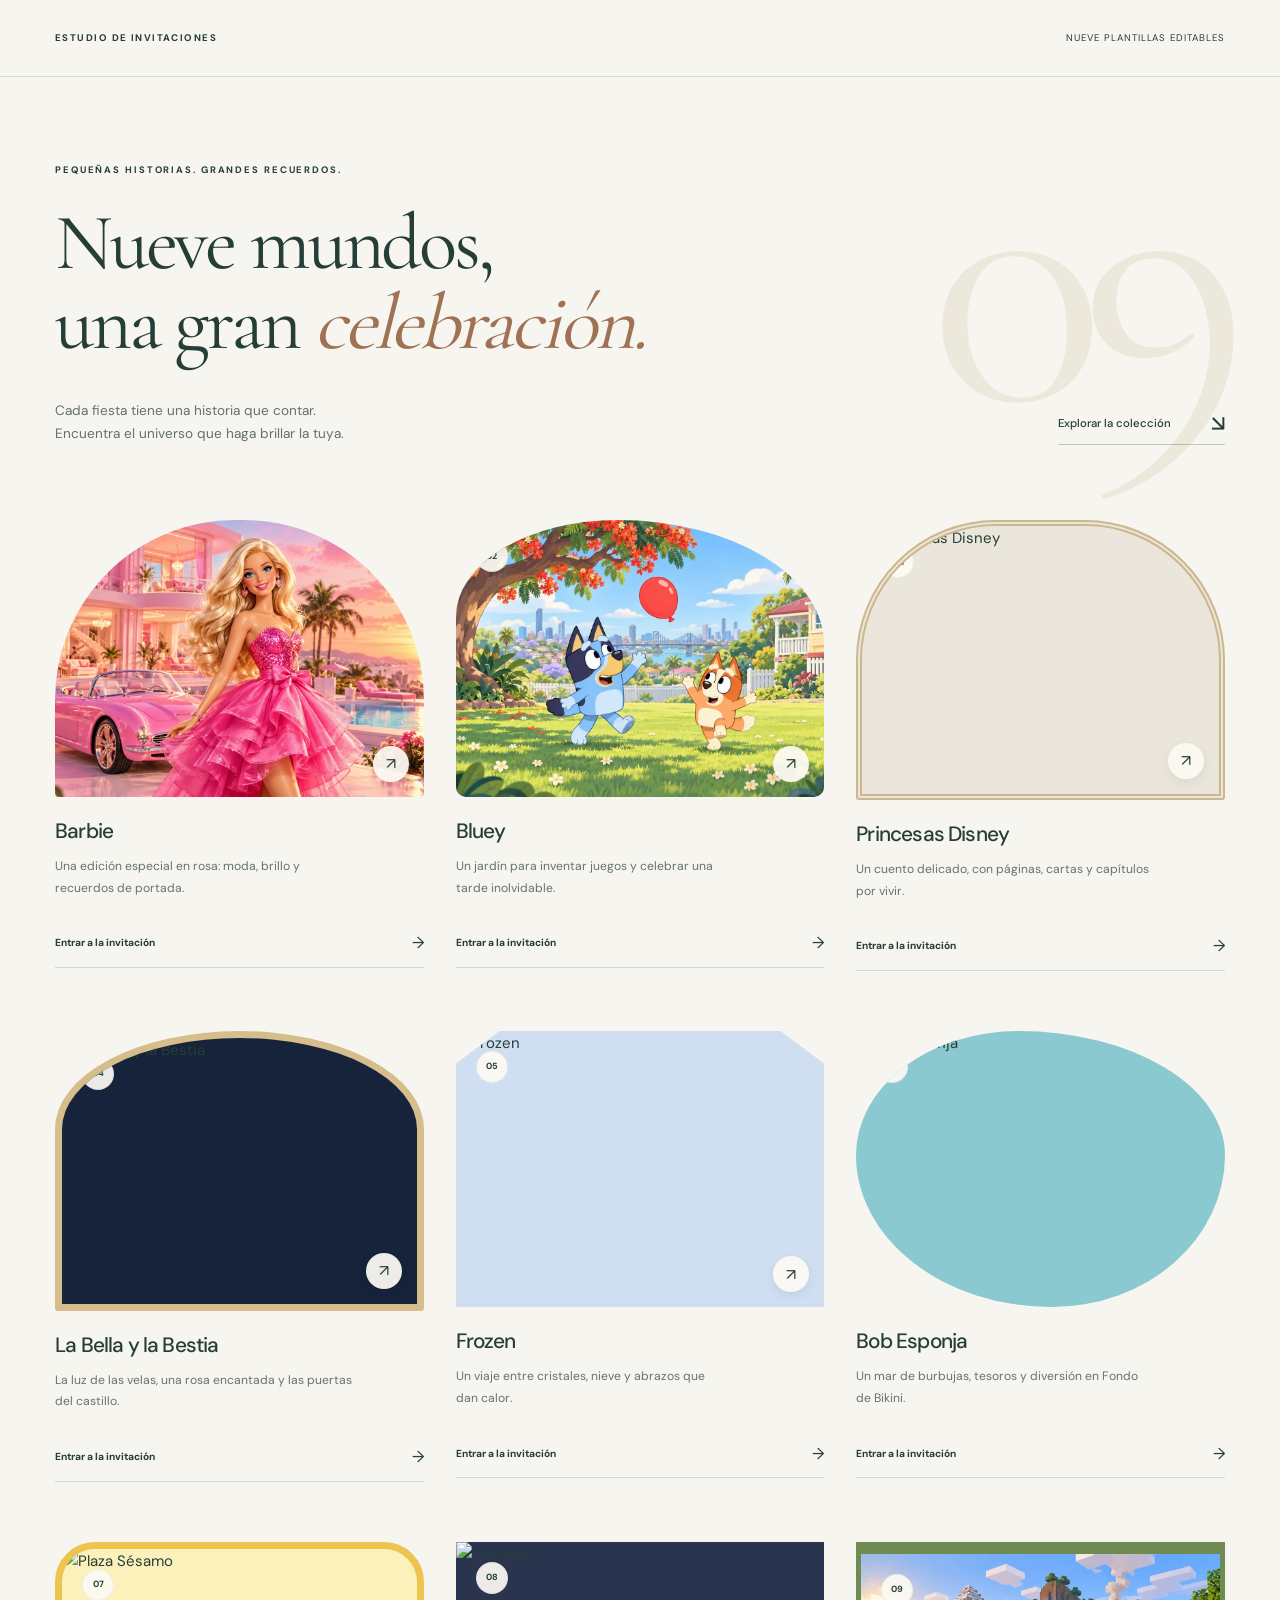
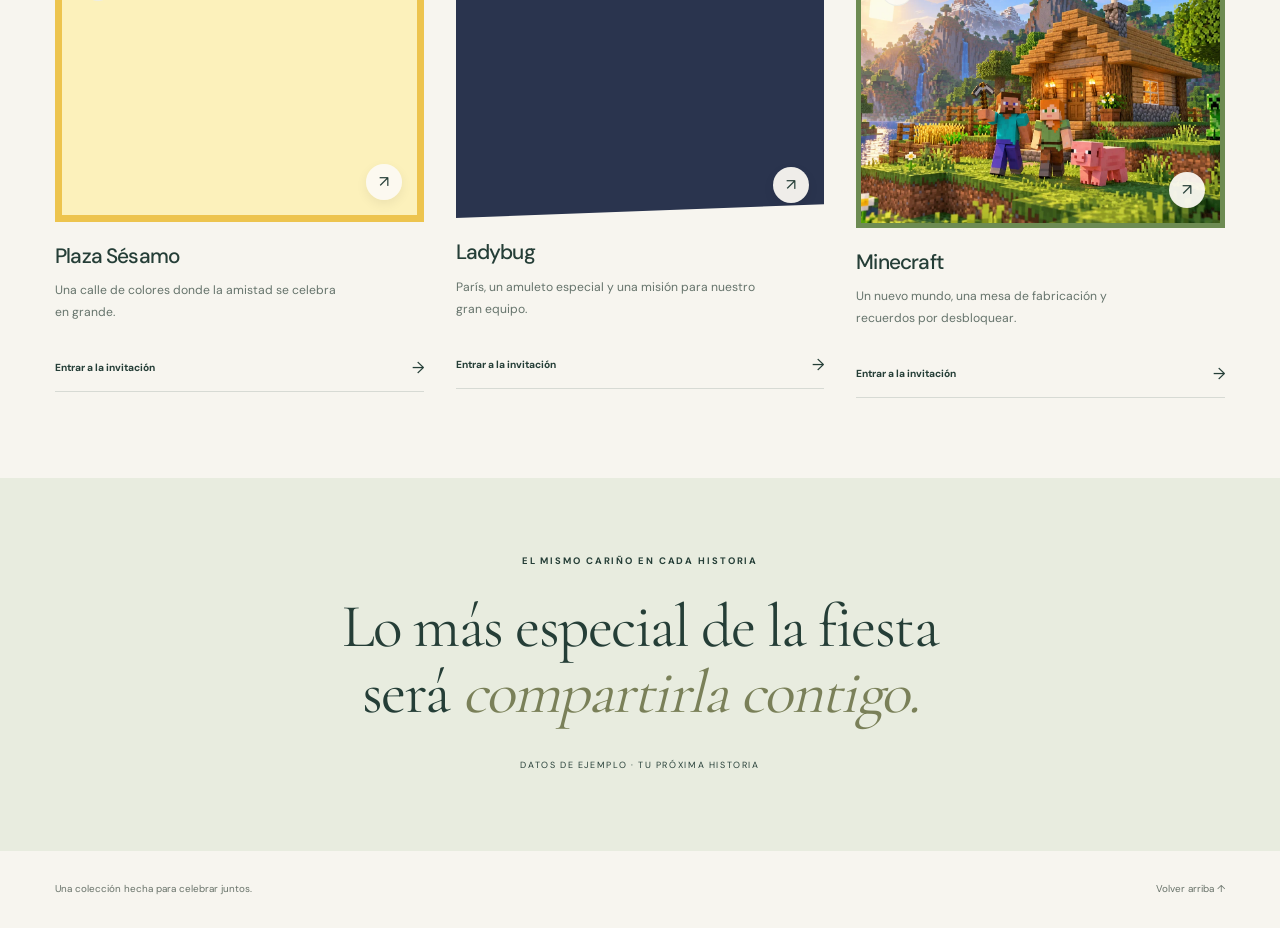
==== plantillas/index.html @ 4070c6df "Añade nueve plantillas temáticas editables con datos ficticios e imágenes genéricas" ====
<!doctype html><html lang="es-MX"><head><meta charset="utf-8"><meta name="viewport" content="width=device-width,initial-scale=1"><meta name="theme-color" content="#f7f5ef"><meta name="description" content="Nueve invitaciones de cumpleaños, nueve mundos para celebrar."><title>Nueve mundos para celebrar · Invitaciones</title><link rel="stylesheet" href="catalogo.css?v=2"></head><body><a class="skip" href="#coleccion">Ver la colección</a><header class="catalog-nav"><a href="index.html">ESTUDIO DE INVITACIONES</a><span>NUEVE PLANTILLAS EDITABLES</span></header><main><section class="catalog-intro"><p class="eyebrow">PEQUEÑAS HISTORIAS. GRANDES RECUERDOS.</p><h1>Nueve mundos,<br>una gran <em>celebración.</em></h1><div><p>Cada fiesta tiene una historia que contar.<br>Encuentra el universo que haga brillar la tuya.</p><a class="jump" href="#coleccion">Explorar la colección <span aria-hidden="true">↘</span></a></div><span class="collection-count" aria-hidden="true">09</span></section><section class="collection" id="coleccion" aria-label="Colección de invitaciones"><a class="catalog-card card-barbie" href="barbie/index.html"><div class="card-art"><img src="barbie/assets/hero-v1.webp" alt="Barbie" width="720" height="450" loading="eager" decoding="async"><span class="card-no">01</span><span class="card-open" aria-hidden="true">↗</span></div><div class="card-copy"><h2>Barbie</h2><p>Una edición especial en rosa: moda, brillo y recuerdos de portada.</p><span class="card-link">Entrar a la invitación <span aria-hidden="true">→</span></span></div></a><a class="catalog-card card-bluey" href="bluey/index.html"><div class="card-art"><img src="bluey/assets/hero-v1.webp" alt="Bluey" width="720" height="450" loading="eager" decoding="async"><span class="card-no">02</span><span class="card-open" aria-hidden="true">↗</span></div><div class="card-copy"><h2>Bluey</h2><p>Un jardín para inventar juegos y celebrar una tarde inolvidable.</p><span class="card-link">Entrar a la invitación <span aria-hidden="true">→</span></span></div></a><a class="catalog-card card-princesas" href="princesas/index.html"><div class="card-art"><img src="https://lumiere-a.akamaihd.net/v1/images/hb_disneyprincess_createyourworldcampaignportal_3497_v2_c34b141e.jpeg?region=0%2C0%2C2048%2C878&amp;width=1536" alt="Princesas Disney" width="720" height="450" loading="lazy" decoding="async"><span class="card-no">03</span><span class="card-open" aria-hidden="true">↗</span></div><div class="card-copy"><h2>Princesas Disney</h2><p>Un cuento delicado, con páginas, cartas y capítulos por vivir.</p><span class="card-link">Entrar a la invitación <span aria-hidden="true">→</span></span></div></a><a class="catalog-card card-bella-bestia" href="bella-bestia/index.html"><div class="card-art"><img src="https://lumiere-a.akamaihd.net/v1/images/gallery_princess_belle_3_df0e9c1d_e423919b.jpeg?region=3%2C0%2C2175%2C1223" alt="La Bella y la Bestia" width="720" height="450" loading="lazy" decoding="async"><span class="card-no">04</span><span class="card-open" aria-hidden="true">↗</span></div><div class="card-copy"><h2>La Bella y la Bestia</h2><p>La luz de las velas, una rosa encantada y las puertas del castillo.</p><span class="card-link">Entrar a la invitación <span aria-hidden="true">→</span></span></div></a><a class="catalog-card card-frozen" href="frozen/index.html"><div class="card-art"><img src="https://lumiere-a.akamaihd.net/v1/images/pp_frozen_herobanner_20501_185ef872.jpeg?region=0%2C0%2C2048%2C878" alt="Frozen" width="720" height="450" loading="lazy" decoding="async"><span class="card-no">05</span><span class="card-open" aria-hidden="true">↗</span></div><div class="card-copy"><h2>Frozen</h2><p>Un viaje entre cristales, nieve y abrazos que dan calor.</p><span class="card-link">Entrar a la invitación <span aria-hidden="true">→</span></span></div></a><a class="catalog-card card-bob-esponja" href="bob-esponja/index.html"><div class="card-art"><img src="https://m.media-amazon.com/images/S/pv-target-images/588e6ca0c518b01ef860a633da83d088904c1c529835c95d9853e29b54f26008.jpg" alt="Bob Esponja" width="720" height="450" loading="lazy" decoding="async"><span class="card-no">06</span><span class="card-open" aria-hidden="true">↗</span></div><div class="card-copy"><h2>Bob Esponja</h2><p>Un mar de burbujas, tesoros y diversión en Fondo de Bikini.</p><span class="card-link">Entrar a la invitación <span aria-hidden="true">→</span></span></div></a><a class="catalog-card card-plaza-sesamo" href="plaza-sesamo/index.html"><div class="card-art"><img src="https://sesameworkshop.org/wp-content/uploads/2023/03/SesameStreetShow_small-376x282.png?theia_smart_thumbnails_file_version=2" alt="Plaza Sésamo" width="720" height="450" loading="lazy" decoding="async"><span class="card-no">07</span><span class="card-open" aria-hidden="true">↗</span></div><div class="card-copy"><h2>Plaza Sésamo</h2><p>Una calle de colores donde la amistad se celebra en grande.</p><span class="card-link">Entrar a la invitación <span aria-hidden="true">→</span></span></div></a><a class="catalog-card card-ladybug" href="ladybug/index.html"><div class="card-art"><img src="https://miraculous.com/wp-content/uploads/2024/07/HOME_Movie-Chara-solo-1024x491.webp" alt="Ladybug" width="720" height="450" loading="lazy" decoding="async"><span class="card-no">08</span><span class="card-open" aria-hidden="true">↗</span></div><div class="card-copy"><h2>Ladybug</h2><p>París, un amuleto especial y una misión para nuestro gran equipo.</p><span class="card-link">Entrar a la invitación <span aria-hidden="true">→</span></span></div></a><a class="catalog-card card-minecraft" href="minecraft/index.html"><div class="card-art"><img src="minecraft/assets/hero-v1.webp" alt="Minecraft" width="720" height="450" loading="lazy" decoding="async"><span class="card-no">09</span><span class="card-open" aria-hidden="true">↗</span></div><div class="card-copy"><h2>Minecraft</h2><p>Un nuevo mundo, una mesa de fabricación y recuerdos por desbloquear.</p><span class="card-link">Entrar a la invitación <span aria-hidden="true">→</span></span></div></a></section><section class="catalog-closing"><p class="eyebrow">EL MISMO CARIÑO EN CADA HISTORIA</p><p>Lo más especial de la fiesta<br>será <em>compartirla contigo.</em></p><span>DATOS DE EJEMPLO · TU PRÓXIMA HISTORIA</span></section></main><footer><span>Una colección hecha para celebrar juntos.</span><a href="#top" onclick="window.scrollTo({top:0,behavior:window.matchMedia('(prefers-reduced-motion:reduce)').matches?'auto':'smooth'});return false">Volver arriba ↑</a></footer></body></html>
---- plantillas/catalogo.css ----
@font-face{font-family:DM Sans;src:url(barbie/assets/sans-400.ttf);font-weight:400;font-display:swap}@font-face{font-family:DM Sans;src:url(barbie/assets/sans-500.ttf);font-weight:500;font-display:swap}@font-face{font-family:DM Sans;src:url(barbie/assets/sans-700.ttf);font-weight:700;font-display:swap}@font-face{font-family:Editorial;src:url(princesas/assets/display.ttf);font-display:swap}
*{box-sizing:border-box}html{scroll-behavior:smooth;scroll-padding-top:35px}body{margin:0;color:#253e37;background:#f7f5ef;font:400 15px/1.7 "DM Sans",sans-serif;-webkit-font-smoothing:antialiased}a{color:inherit;text-underline-offset:4px}a:focus-visible{outline:3px solid #8d5a3e;outline-offset:7px}img{display:block;width:100%;max-width:100%;height:auto}h1,h2,p{margin:0}button,a{-webkit-tap-highlight-color:transparent}p{text-wrap:pretty}.skip{position:absolute;left:20px;top:10px;transform:translateY(-150%);background:#253e37;color:#fff;padding:10px;z-index:10}.skip:focus{transform:none}.catalog-nav{max-width:1380px;margin:auto;padding:30px 55px;display:flex;justify-content:space-between;align-items:center;border-bottom:1px solid #253e3725;font-size:.6rem;font-weight:700;letter-spacing:.15em}.catalog-nav a{text-decoration:none}.catalog-nav>span{font-weight:400;letter-spacing:.1em}.catalog-intro{padding:85px 55px 75px;position:relative;max-width:1380px;margin:auto;overflow:hidden}.eyebrow{font-size:.59rem;font-weight:700;letter-spacing:.2em;line-height:1.7}.catalog-intro h1{font:400 clamp(3.4rem,6.2vw,6.8rem)/1 Editorial,Georgia,serif;letter-spacing:-.04em;margin:26px 0 36px;position:relative;z-index:1}.catalog-intro h1 em{color:#9f7254;font-weight:400}.catalog-intro>div{display:flex;justify-content:space-between;gap:30px;align-items:flex-end;position:relative;z-index:1}.catalog-intro>div>p{font-size:.85rem;color:#63716a}.jump{font-size:.71rem;text-decoration:none;border-bottom:1px solid #253e3740;padding-bottom:9px;display:flex;gap:40px;align-items:center;font-weight:500}.jump span{font-size:1.4rem;line-height:1}.collection-count{position:absolute;right:55px;top:20px;font:400 23rem/1 Editorial,Georgia,serif;letter-spacing:-.07em;color:#ede8dc;z-index:0}.collection{max-width:1380px;padding:0 55px 80px;margin:auto;display:grid;grid-template-columns:repeat(3,minmax(0,1fr));gap:60px 32px}.catalog-card{text-decoration:none;min-width:0;display:flex;flex-direction:column}.card-art{position:relative;isolation:isolate;background:#ebe6db;overflow:hidden;border-radius:180px 180px 4px 4px}.card-art img{aspect-ratio:4/3;object-fit:cover;transition:transform .7s}.card-no{position:absolute;top:20px;left:20px;font-size:.56rem;font-weight:700;background:#fcfaf4ed;border:1px solid #253e3710;width:32px;height:32px;display:grid;place-items:center;border-radius:50%;z-index:1}.card-open{position:absolute;right:15px;bottom:15px;width:36px;height:36px;background:#fcfaf4ef;border-radius:50%;display:grid;place-items:center;font-size:1rem;box-shadow:0 4px 12px #0001}.card-copy{padding-top:22px}.card-copy h2{font-size:1.3rem;line-height:1.2;font-weight:500;letter-spacing:-.04em}.card-copy p{font-size:.76rem;color:#66746c;margin-top:12px;max-width:38ch;line-height:1.8;min-height:2.6em}.card-link{font-size:.64rem;font-weight:700;display:flex;justify-content:space-between;align-items:center;padding:15px 0 10px;border-bottom:1px solid #253e3726;margin-top:15px}.card-link>span{font-size:1rem;font-weight:400}.catalog-card:hover img{transform:scale(1.035)}.catalog-card:hover .card-link{border-color:#9f7254;color:#8f5c3f}.card-barbie .card-art{background:#f4c2d9}.card-bluey .card-art{border-radius:44% 56% 10px 10px/35% 45% 10px 10px}.card-princesas .card-art{border:6px double #ccb78e;border-radius:140px 140px 3px 3px}.card-princesas .card-art img{aspect-ratio:4/3;object-position:center}.card-bella-bestia .card-art{background:#17233b;border:7px solid #d6bd8c;border-radius:50% 50% 3px 3px/35% 35% 3px 3px}.card-frozen .card-art{clip-path:polygon(12% 0,88% 0,100% 12%,100% 100%,0 100%,0 12%);border-radius:0;background:#cfdef1}.card-bob-esponja .card-art{border-radius:44% 56% 47% 53%/45% 45% 55% 55%;background:#8bc9d0}.card-plaza-sesamo .card-art{border:7px solid #edc44e;border-radius:40px 40px 0 0;background:#fcf1bb}.card-plaza-sesamo .card-art img{object-fit:contain}.card-ladybug .card-art{background:#2a344e;border-radius:0;clip-path:polygon(0 0,100% 0,100% 95%,0 100%)}.card-ladybug .card-art img{object-fit:contain}.card-minecraft .card-art{border-radius:0;border:5px solid #6d8b52;border-top-width:12px}.catalog-closing{background:#e8ecdf;text-align:center;padding:75px 30px;position:relative}.catalog-closing>p:not(.eyebrow){font:400 clamp(2.7rem,4.8vw,4.5rem)/1.07 Editorial,Georgia,serif;letter-spacing:-.025em;margin:25px auto}.catalog-closing>p em{font-weight:400;color:#7a8059}.catalog-closing>span{font-size:.56rem;letter-spacing:.18em}footer{padding:30px 55px;font-size:.62rem;display:flex;justify-content:space-between;gap:20px;max-width:1380px;margin:auto;color:#69736a}footer a{text-decoration:none}
@media(max-width:950px){.collection{grid-template-columns:repeat(2,minmax(0,1fr));gap:45px 27px;padding-inline:35px}.catalog-nav,.catalog-intro{padding-inline:35px}.catalog-intro{padding-block:65px}.collection-count{font-size:19rem;right:25px}.catalog-intro>div>p{max-width:32ch}.catalog-intro>div>p br{display:none}.catalog-card:last-child{grid-column:1/-1;max-width:500px;width:100%;margin:auto}}
@media(max-width:600px){.catalog-nav{padding:23px 23px;font-size:.47rem;gap:20px;align-items:flex-start}.catalog-nav>span{max-width:14ch;text-align:right;font-size:.45rem;line-height:1.8}.catalog-intro{padding:50px 24px 45px}.catalog-intro>.eyebrow{max-width:35ch;font-size:.48rem}.catalog-intro h1{font-size:3.5rem;line-height:1.02;margin:26px 0}.catalog-intro>div{display:block}.catalog-intro>div>p{font-size:.81rem;max-width:32ch}.jump{margin-top:25px;width:max-content;font-size:.67rem;gap:50px}.collection-count{font-size:13rem;right:-15px;top:75px;opacity:.8}.collection{padding:0 24px 50px;grid-template-columns:1fr;gap:40px}.catalog-card:last-child{grid-column:auto;max-width:none}.card-art img{aspect-ratio:4/3}.card-art{border-radius:40% 40% 3px 3px/35% 35% 3px 3px}.card-copy{padding-top:19px}.card-copy h2{font-size:1.4rem}.card-copy p{font-size:.78rem;min-height:0;max-width:42ch;line-height:1.75}.card-link{font-size:.66rem;margin-top:9px}.catalog-closing{padding:55px 24px}.catalog-closing .eyebrow{font-size:.46rem}.catalog-closing>p:not(.eyebrow){font-size:2.8rem}.catalog-closing>span{font-size:.49rem}footer{padding:25px 24px;font-size:.53rem;gap:25px}footer>span{max-width:27ch}}
@media(prefers-reduced-motion:reduce){html{scroll-behavior:auto}*,*:before,*:after{transition:none!important;animation:none!important}.catalog-card:hover img{transform:none}}
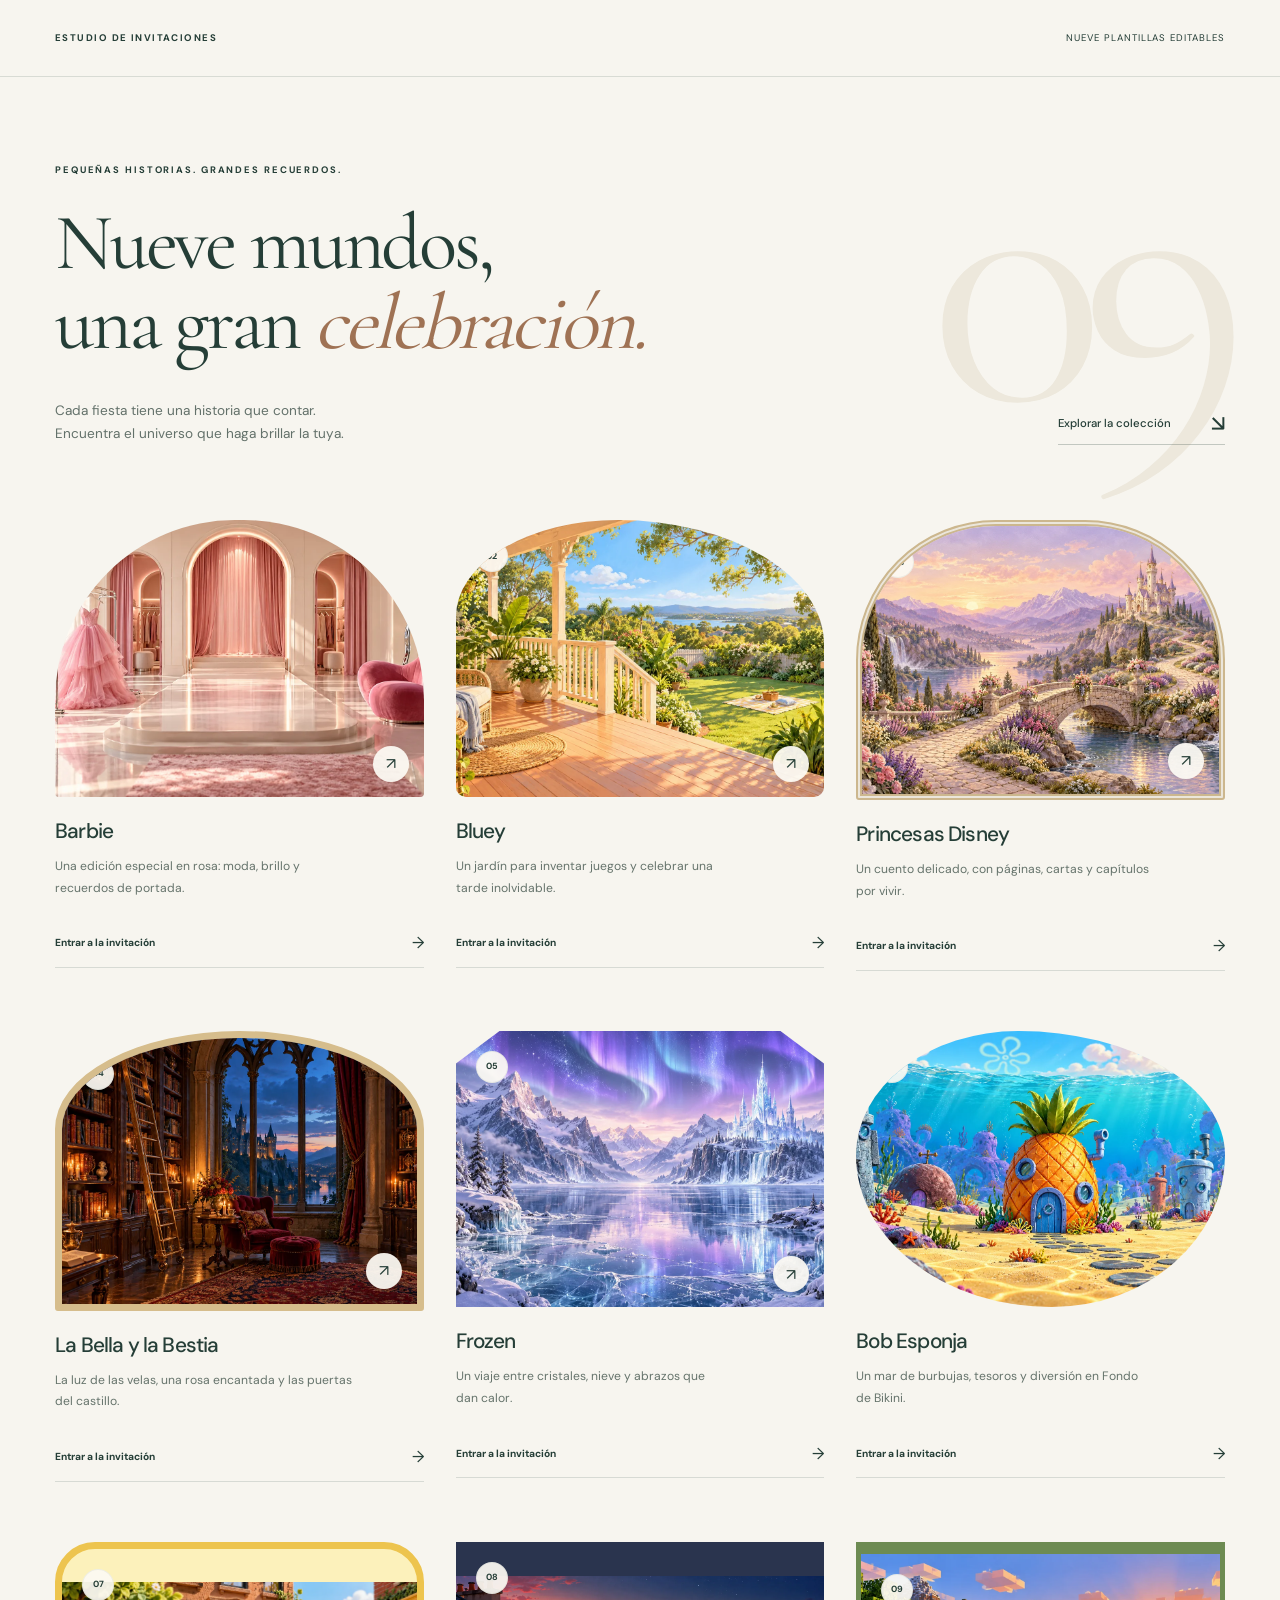
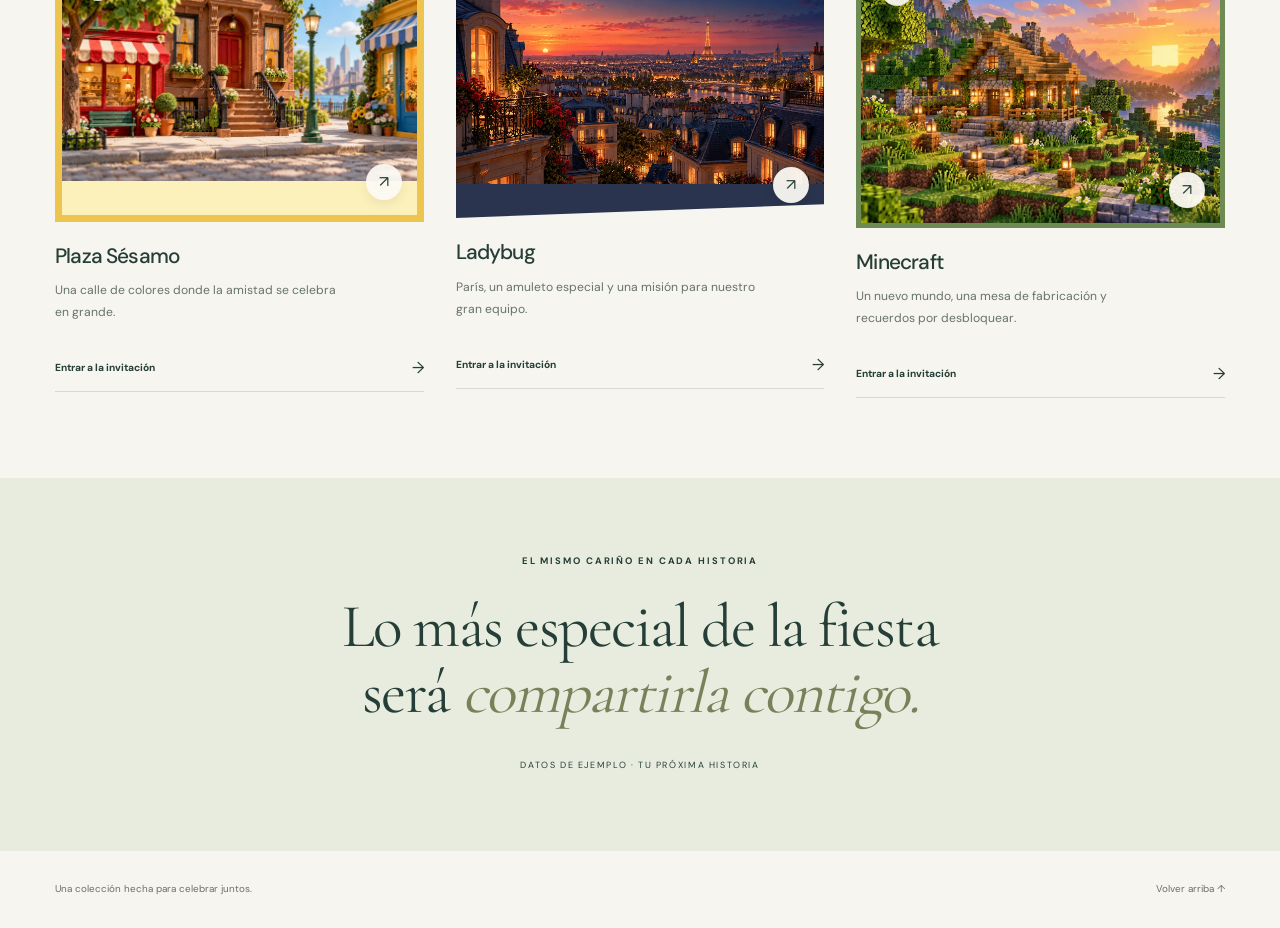
==== commit b6f537f7: "Da personalidad a nueve invitaciones con escenarios, galerías y secciones temáticas" ====
--- a/plantillas/index.html
+++ b/plantillas/index.html
@@ -1 +1,2 @@
-<!doctype html><html lang="es-MX"><head><meta charset="utf-8"><meta name="viewport" content="width=device-width,initial-scale=1"><meta name="theme-color" content="#f7f5ef"><meta name="description" content="Nueve invitaciones de cumpleaños, nueve mundos para celebrar."><title>Nueve mundos para celebrar · Invitaciones</title><link rel="stylesheet" href="catalogo.css?v=2"></head><body><a class="skip" href="#coleccion">Ver la colección</a><header class="catalog-nav"><a href="index.html">ESTUDIO DE INVITACIONES</a><span>NUEVE PLANTILLAS EDITABLES</span></header><main><section class="catalog-intro"><p class="eyebrow">PEQUEÑAS HISTORIAS. GRANDES RECUERDOS.</p><h1>Nueve mundos,<br>una gran <em>celebración.</em></h1><div><p>Cada fiesta tiene una historia que contar.<br>Encuentra el universo que haga brillar la tuya.</p><a class="jump" href="#coleccion">Explorar la colección <span aria-hidden="true">↘</span></a></div><span class="collection-count" aria-hidden="true">09</span></section><section class="collection" id="coleccion" aria-label="Colección de invitaciones"><a class="catalog-card card-barbie" href="barbie/index.html"><div class="card-art"><img src="barbie/assets/hero-v1.webp" alt="Barbie" width="720" height="450" loading="eager" decoding="async"><span class="card-no">01</span><span class="card-open" aria-hidden="true">↗</span></div><div class="card-copy"><h2>Barbie</h2><p>Una edición especial en rosa: moda, brillo y recuerdos de portada.</p><span class="card-link">Entrar a la invitación <span aria-hidden="true">→</span></span></div></a><a class="catalog-card card-bluey" href="bluey/index.html"><div class="card-art"><img src="bluey/assets/hero-v1.webp" alt="Bluey" width="720" height="450" loading="eager" decoding="async"><span class="card-no">02</span><span class="card-open" aria-hidden="true">↗</span></div><div class="card-copy"><h2>Bluey</h2><p>Un jardín para inventar juegos y celebrar una tarde inolvidable.</p><span class="card-link">Entrar a la invitación <span aria-hidden="true">→</span></span></div></a><a class="catalog-card card-princesas" href="princesas/index.html"><div class="card-art"><img src="https://lumiere-a.akamaihd.net/v1/images/hb_disneyprincess_createyourworldcampaignportal_3497_v2_c34b141e.jpeg?region=0%2C0%2C2048%2C878&amp;width=1536" alt="Princesas Disney" width="720" height="450" loading="lazy" decoding="async"><span class="card-no">03</span><span class="card-open" aria-hidden="true">↗</span></div><div class="card-copy"><h2>Princesas Disney</h2><p>Un cuento delicado, con páginas, cartas y capítulos por vivir.</p><span class="card-link">Entrar a la invitación <span aria-hidden="true">→</span></span></div></a><a class="catalog-card card-bella-bestia" href="bella-bestia/index.html"><div class="card-art"><img src="https://lumiere-a.akamaihd.net/v1/images/gallery_princess_belle_3_df0e9c1d_e423919b.jpeg?region=3%2C0%2C2175%2C1223" alt="La Bella y la Bestia" width="720" height="450" loading="lazy" decoding="async"><span class="card-no">04</span><span class="card-open" aria-hidden="true">↗</span></div><div class="card-copy"><h2>La Bella y la Bestia</h2><p>La luz de las velas, una rosa encantada y las puertas del castillo.</p><span class="card-link">Entrar a la invitación <span aria-hidden="true">→</span></span></div></a><a class="catalog-card card-frozen" href="frozen/index.html"><div class="card-art"><img src="https://lumiere-a.akamaihd.net/v1/images/pp_frozen_herobanner_20501_185ef872.jpeg?region=0%2C0%2C2048%2C878" alt="Frozen" width="720" height="450" loading="lazy" decoding="async"><span class="card-no">05</span><span class="card-open" aria-hidden="true">↗</span></div><div class="card-copy"><h2>Frozen</h2><p>Un viaje entre cristales, nieve y abrazos que dan calor.</p><span class="card-link">Entrar a la invitación <span aria-hidden="true">→</span></span></div></a><a class="catalog-card card-bob-esponja" href="bob-esponja/index.html"><div class="card-art"><img src="https://m.media-amazon.com/images/S/pv-target-images/588e6ca0c518b01ef860a633da83d088904c1c529835c95d9853e29b54f26008.jpg" alt="Bob Esponja" width="720" height="450" loading="lazy" decoding="async"><span class="card-no">06</span><span class="card-open" aria-hidden="true">↗</span></div><div class="card-copy"><h2>Bob Esponja</h2><p>Un mar de burbujas, tesoros y diversión en Fondo de Bikini.</p><span class="card-link">Entrar a la invitación <span aria-hidden="true">→</span></span></div></a><a class="catalog-card card-plaza-sesamo" href="plaza-sesamo/index.html"><div class="card-art"><img src="https://sesameworkshop.org/wp-content/uploads/2023/03/SesameStreetShow_small-376x282.png?theia_smart_thumbnails_file_version=2" alt="Plaza Sésamo" width="720" height="450" loading="lazy" decoding="async"><span class="card-no">07</span><span class="card-open" aria-hidden="true">↗</span></div><div class="card-copy"><h2>Plaza Sésamo</h2><p>Una calle de colores donde la amistad se celebra en grande.</p><span class="card-link">Entrar a la invitación <span aria-hidden="true">→</span></span></div></a><a class="catalog-card card-ladybug" href="ladybug/index.html"><div class="card-art"><img src="https://miraculous.com/wp-content/uploads/2024/07/HOME_Movie-Chara-solo-1024x491.webp" alt="Ladybug" width="720" height="450" loading="lazy" decoding="async"><span class="card-no">08</span><span class="card-open" aria-hidden="true">↗</span></div><div class="card-copy"><h2>Ladybug</h2><p>París, un amuleto especial y una misión para nuestro gran equipo.</p><span class="card-link">Entrar a la invitación <span aria-hidden="true">→</span></span></div></a><a class="catalog-card card-minecraft" href="minecraft/index.html"><div class="card-art"><img src="minecraft/assets/hero-v1.webp" alt="Minecraft" width="720" height="450" loading="lazy" decoding="async"><span class="card-no">09</span><span class="card-open" aria-hidden="true">↗</span></div><div class="card-copy"><h2>Minecraft</h2><p>Un nuevo mundo, una mesa de fabricación y recuerdos por desbloquear.</p><span class="card-link">Entrar a la invitación <span aria-hidden="true">→</span></span></div></a></section><section class="catalog-closing"><p class="eyebrow">EL MISMO CARIÑO EN CADA HISTORIA</p><p>Lo más especial de la fiesta<br>será <em>compartirla contigo.</em></p><span>DATOS DE EJEMPLO · TU PRÓXIMA HISTORIA</span></section></main><footer><span>Una colección hecha para celebrar juntos.</span><a href="#top" onclick="window.scrollTo({top:0,behavior:window.matchMedia('(prefers-reduced-motion:reduce)').matches?'auto':'smooth'});return false">Volver arriba ↑</a></footer></body></html>+<!doctype html>
+<html lang="es-MX"><head><meta charset="utf-8"><meta name="viewport" content="width=device-width,initial-scale=1"><meta name="theme-color" content="#f7f5ef"><meta name="description" content="Nueve invitaciones de cumpleaños, nueve mundos para celebrar."><title>Nueve mundos para celebrar · Invitaciones</title><link rel="stylesheet" href="catalogo.css?v=worlds-3"></head><body><a class="skip" href="#coleccion">Ver la colección</a><header class="catalog-nav"><a href="index.html">ESTUDIO DE INVITACIONES</a><span>NUEVE PLANTILLAS EDITABLES</span></header><main><section class="catalog-intro"><p class="eyebrow">PEQUEÑAS HISTORIAS. GRANDES RECUERDOS.</p><h1>Nueve mundos,<br>una gran <em>celebración.</em></h1><div><p>Cada fiesta tiene una historia que contar.<br>Encuentra el universo que haga brillar la tuya.</p><a class="jump" href="#coleccion">Explorar la colección <span aria-hidden="true">↘</span></a></div><span class="collection-count" aria-hidden="true">09</span></section><section class="collection" id="coleccion" aria-label="Colección de invitaciones"><a class="catalog-card card-barbie" href="barbie/index.html?v=worlds-3"><div class="card-art"><img src="barbie/assets/scene-v3.webp" alt="Ambientación de Barbie" width="1440" height="810" loading="eager" decoding="async"><span class="card-no">01</span><span class="card-open" aria-hidden="true">↗</span></div><div class="card-copy"><h2>Barbie</h2><p>Una edición especial en rosa: moda, brillo y recuerdos de portada.</p><span class="card-link">Entrar a la invitación <span aria-hidden="true">→</span></span></div></a><a class="catalog-card card-bluey" href="bluey/index.html?v=worlds-3"><div class="card-art"><img src="bluey/assets/scene-v3.webp" alt="Ambientación de Bluey" width="1440" height="810" loading="eager" decoding="async"><span class="card-no">02</span><span class="card-open" aria-hidden="true">↗</span></div><div class="card-copy"><h2>Bluey</h2><p>Un jardín para inventar juegos y celebrar una tarde inolvidable.</p><span class="card-link">Entrar a la invitación <span aria-hidden="true">→</span></span></div></a><a class="catalog-card card-princesas" href="princesas/index.html?v=worlds-3"><div class="card-art"><img src="princesas/assets/scene-v3.webp" alt="Ambientación de Princesas Disney" width="1440" height="810" loading="lazy" decoding="async"><span class="card-no">03</span><span class="card-open" aria-hidden="true">↗</span></div><div class="card-copy"><h2>Princesas Disney</h2><p>Un cuento delicado, con páginas, cartas y capítulos por vivir.</p><span class="card-link">Entrar a la invitación <span aria-hidden="true">→</span></span></div></a><a class="catalog-card card-bella-bestia" href="bella-bestia/index.html?v=worlds-3"><div class="card-art"><img src="bella-bestia/assets/scene-v3.webp" alt="Ambientación de La Bella y la Bestia" width="1440" height="810" loading="lazy" decoding="async"><span class="card-no">04</span><span class="card-open" aria-hidden="true">↗</span></div><div class="card-copy"><h2>La Bella y la Bestia</h2><p>La luz de las velas, una rosa encantada y las puertas del castillo.</p><span class="card-link">Entrar a la invitación <span aria-hidden="true">→</span></span></div></a><a class="catalog-card card-frozen" href="frozen/index.html?v=worlds-3"><div class="card-art"><img src="frozen/assets/scene-v3.webp" alt="Ambientación de Frozen" width="1440" height="810" loading="lazy" decoding="async"><span class="card-no">05</span><span class="card-open" aria-hidden="true">↗</span></div><div class="card-copy"><h2>Frozen</h2><p>Un viaje entre cristales, nieve y abrazos que dan calor.</p><span class="card-link">Entrar a la invitación <span aria-hidden="true">→</span></span></div></a><a class="catalog-card card-bob-esponja" href="bob-esponja/index.html?v=worlds-3"><div class="card-art"><img src="bob-esponja/assets/scene-v3.webp" alt="Ambientación de Bob Esponja" width="1440" height="810" loading="lazy" decoding="async"><span class="card-no">06</span><span class="card-open" aria-hidden="true">↗</span></div><div class="card-copy"><h2>Bob Esponja</h2><p>Un mar de burbujas, tesoros y diversión en Fondo de Bikini.</p><span class="card-link">Entrar a la invitación <span aria-hidden="true">→</span></span></div></a><a class="catalog-card card-plaza-sesamo" href="plaza-sesamo/index.html?v=worlds-3"><div class="card-art"><img src="plaza-sesamo/assets/scene-v3.webp" alt="Ambientación de Plaza Sésamo" width="1440" height="810" loading="lazy" decoding="async"><span class="card-no">07</span><span class="card-open" aria-hidden="true">↗</span></div><div class="card-copy"><h2>Plaza Sésamo</h2><p>Una calle de colores donde la amistad se celebra en grande.</p><span class="card-link">Entrar a la invitación <span aria-hidden="true">→</span></span></div></a><a class="catalog-card card-ladybug" href="ladybug/index.html?v=worlds-3"><div class="card-art"><img src="ladybug/assets/scene-v3.webp" alt="Ambientación de Ladybug" width="1440" height="810" loading="lazy" decoding="async"><span class="card-no">08</span><span class="card-open" aria-hidden="true">↗</span></div><div class="card-copy"><h2>Ladybug</h2><p>París, un amuleto especial y una misión para nuestro gran equipo.</p><span class="card-link">Entrar a la invitación <span aria-hidden="true">→</span></span></div></a><a class="catalog-card card-minecraft" href="minecraft/index.html?v=worlds-3"><div class="card-art"><img src="minecraft/assets/scene-v3.webp" alt="Ambientación de Minecraft" width="1440" height="810" loading="lazy" decoding="async"><span class="card-no">09</span><span class="card-open" aria-hidden="true">↗</span></div><div class="card-copy"><h2>Minecraft</h2><p>Un nuevo mundo, una mesa de fabricación y recuerdos por desbloquear.</p><span class="card-link">Entrar a la invitación <span aria-hidden="true">→</span></span></div></a></section><section class="catalog-closing"><p class="eyebrow">EL MISMO CARIÑO EN CADA HISTORIA</p><p>Lo más especial de la fiesta<br>será <em>compartirla contigo.</em></p><span>DATOS DE EJEMPLO · TU PRÓXIMA HISTORIA</span></section></main><footer><span>Una colección hecha para celebrar juntos.</span><a href="#top" onclick="window.scrollTo({top:0,behavior:window.matchMedia('(prefers-reduced-motion:reduce)').matches?'auto':'smooth'});return false">Volver arriba ↑</a></footer></body></html>
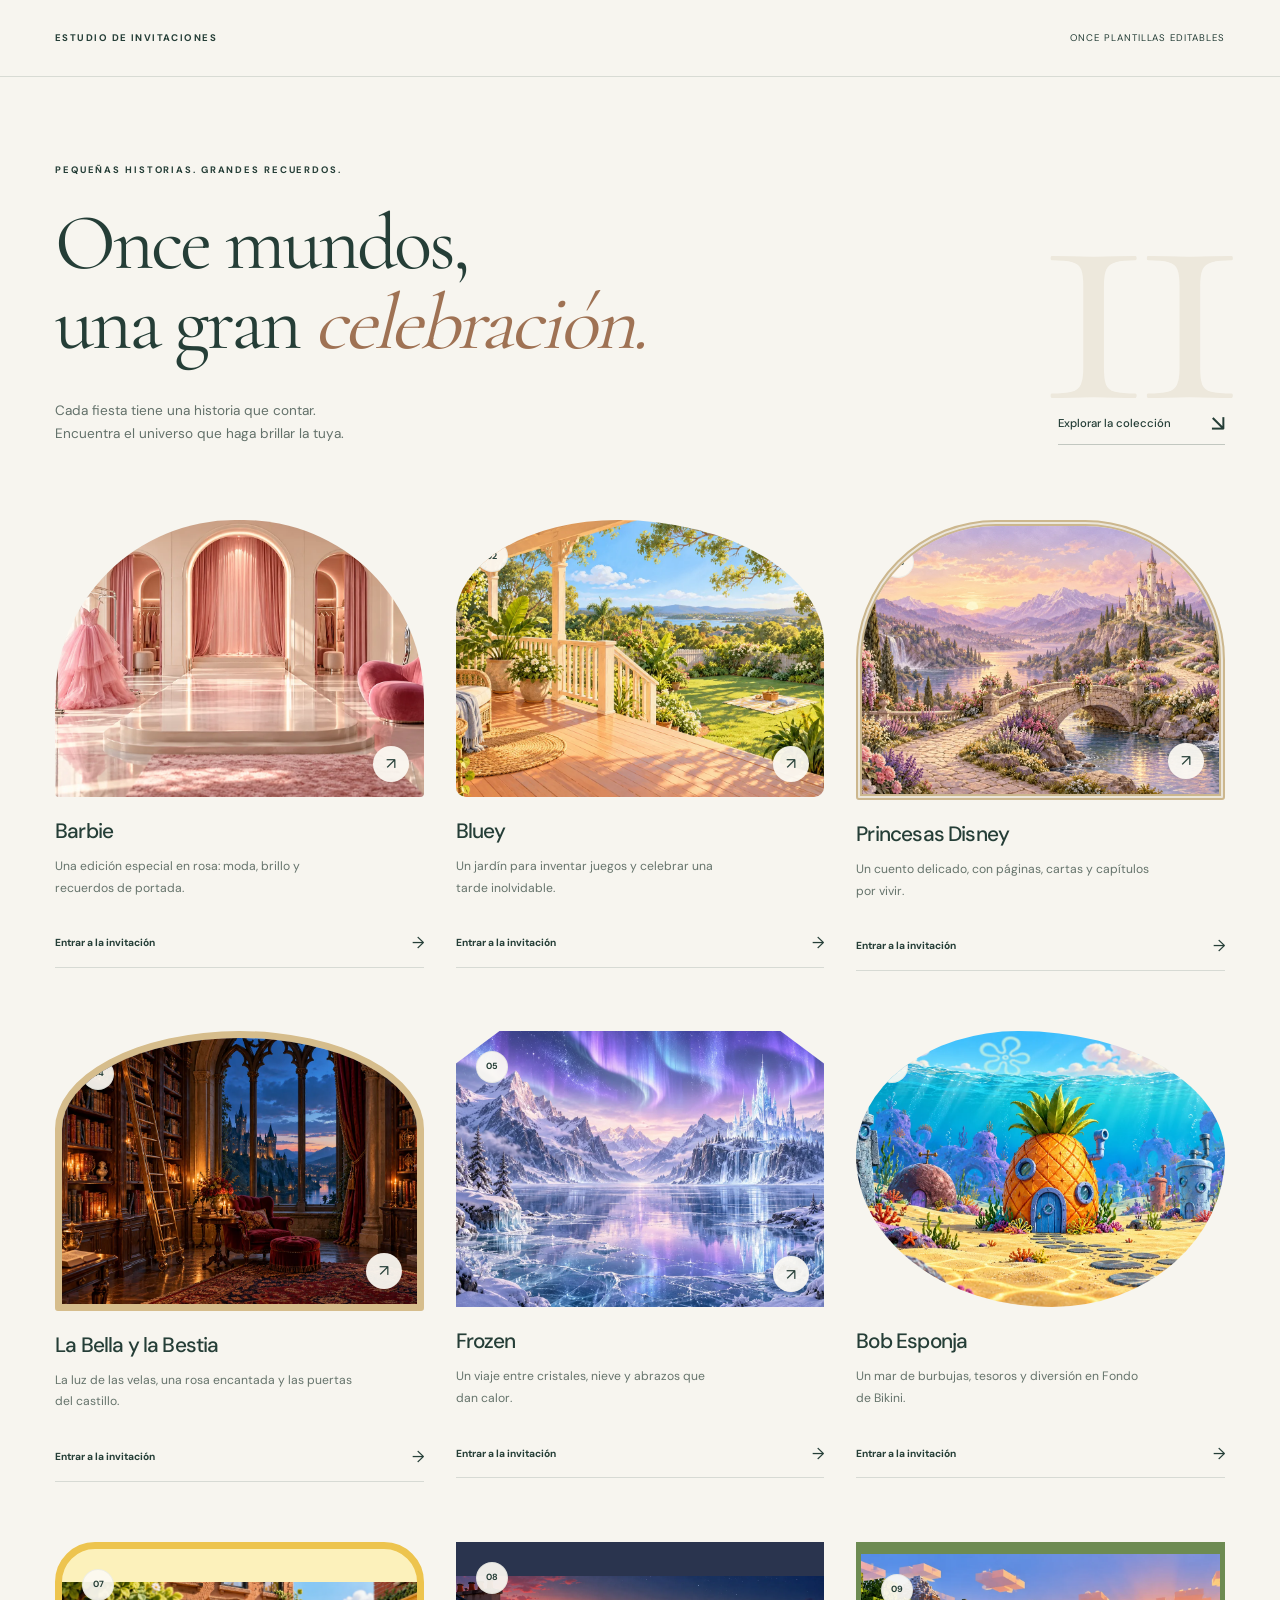
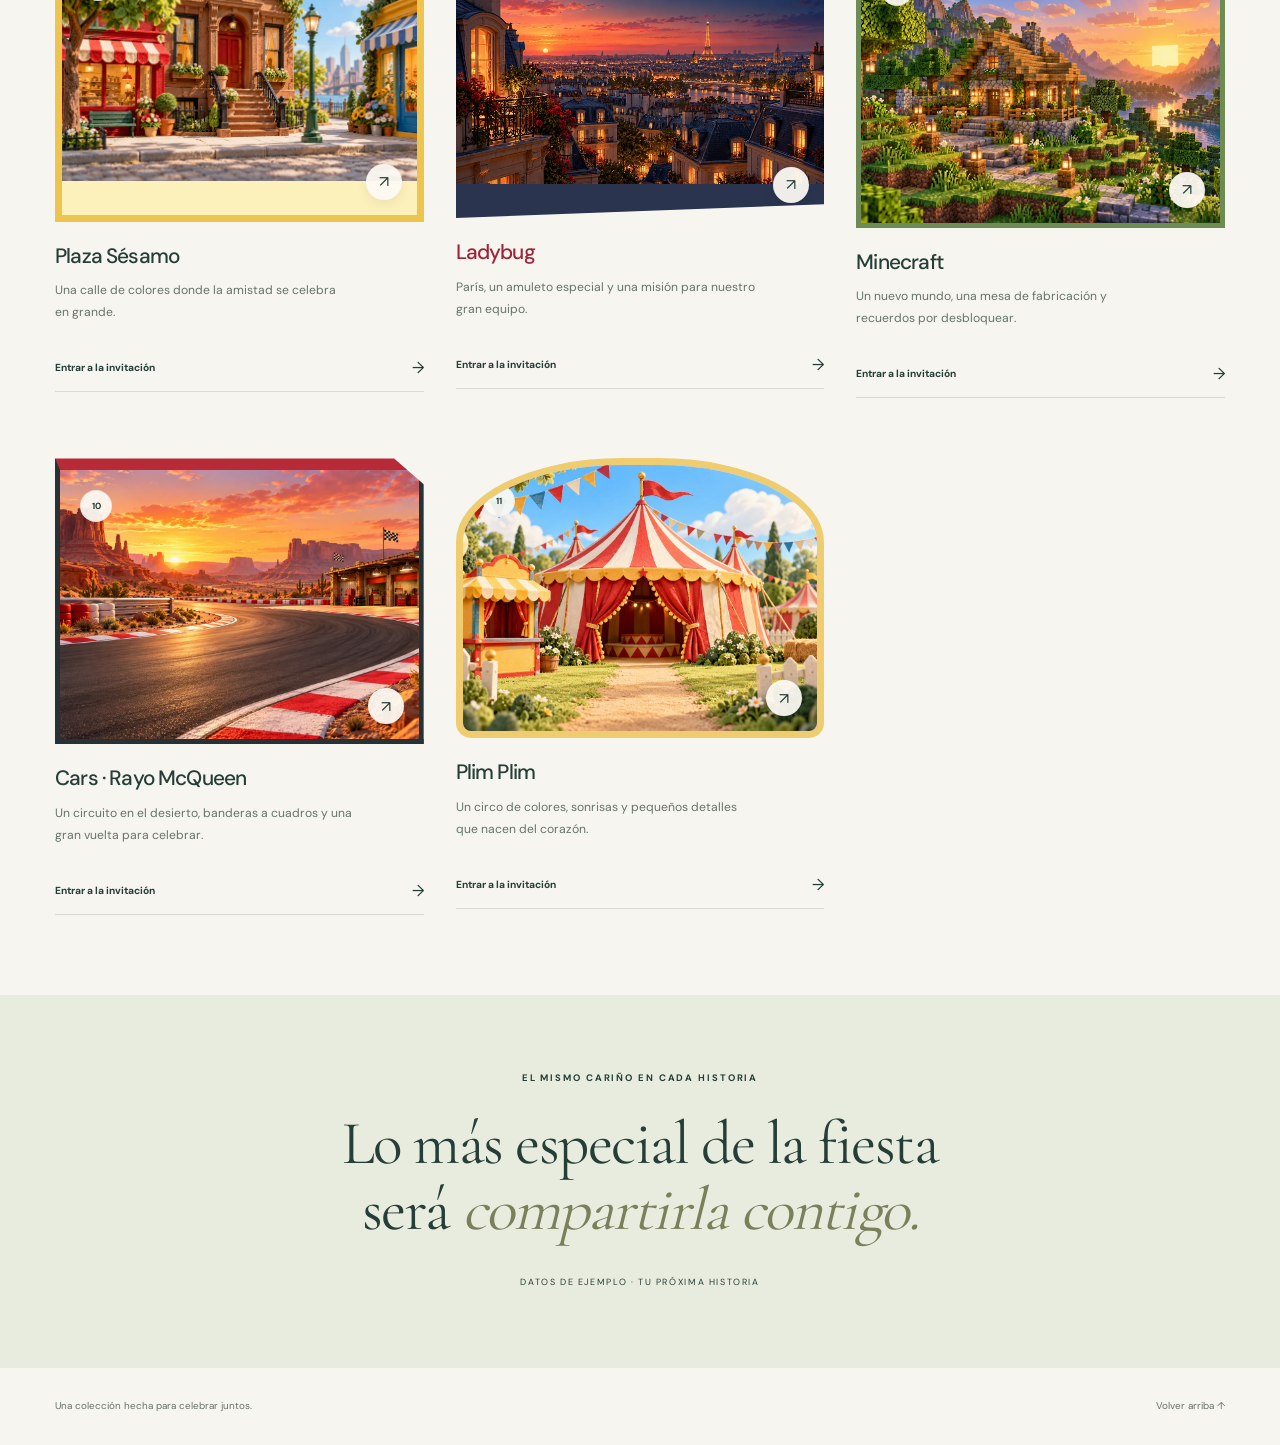
==== commit 6e8dbb76: "Agrega invitaciones de Cars y Plim Plim con apertura directa y datos editables" ====
--- a/plantillas/index.html
+++ b/plantillas/index.html
@@ -1,2 +1,2 @@
 <!doctype html>
-<html lang="es-MX"><head><meta charset="utf-8"><meta name="viewport" content="width=device-width,initial-scale=1"><meta name="theme-color" content="#f7f5ef"><meta name="description" content="Nueve invitaciones de cumpleaños, nueve mundos para celebrar."><title>Nueve mundos para celebrar · Invitaciones</title><link rel="stylesheet" href="catalogo.css?v=worlds-3"></head><body><a class="skip" href="#coleccion">Ver la colección</a><header class="catalog-nav"><a href="index.html">ESTUDIO DE INVITACIONES</a><span>NUEVE PLANTILLAS EDITABLES</span></header><main><section class="catalog-intro"><p class="eyebrow">PEQUEÑAS HISTORIAS. GRANDES RECUERDOS.</p><h1>Nueve mundos,<br>una gran <em>celebración.</em></h1><div><p>Cada fiesta tiene una historia que contar.<br>Encuentra el universo que haga brillar la tuya.</p><a class="jump" href="#coleccion">Explorar la colección <span aria-hidden="true">↘</span></a></div><span class="collection-count" aria-hidden="true">09</span></section><section class="collection" id="coleccion" aria-label="Colección de invitaciones"><a class="catalog-card card-barbie" href="barbie/index.html?v=worlds-3"><div class="card-art"><img src="barbie/assets/scene-v3.webp" alt="Ambientación de Barbie" width="1440" height="810" loading="eager" decoding="async"><span class="card-no">01</span><span class="card-open" aria-hidden="true">↗</span></div><div class="card-copy"><h2>Barbie</h2><p>Una edición especial en rosa: moda, brillo y recuerdos de portada.</p><span class="card-link">Entrar a la invitación <span aria-hidden="true">→</span></span></div></a><a class="catalog-card card-bluey" href="bluey/index.html?v=worlds-3"><div class="card-art"><img src="bluey/assets/scene-v3.webp" alt="Ambientación de Bluey" width="1440" height="810" loading="eager" decoding="async"><span class="card-no">02</span><span class="card-open" aria-hidden="true">↗</span></div><div class="card-copy"><h2>Bluey</h2><p>Un jardín para inventar juegos y celebrar una tarde inolvidable.</p><span class="card-link">Entrar a la invitación <span aria-hidden="true">→</span></span></div></a><a class="catalog-card card-princesas" href="princesas/index.html?v=worlds-3"><div class="card-art"><img src="princesas/assets/scene-v3.webp" alt="Ambientación de Princesas Disney" width="1440" height="810" loading="lazy" decoding="async"><span class="card-no">03</span><span class="card-open" aria-hidden="true">↗</span></div><div class="card-copy"><h2>Princesas Disney</h2><p>Un cuento delicado, con páginas, cartas y capítulos por vivir.</p><span class="card-link">Entrar a la invitación <span aria-hidden="true">→</span></span></div></a><a class="catalog-card card-bella-bestia" href="bella-bestia/index.html?v=worlds-3"><div class="card-art"><img src="bella-bestia/assets/scene-v3.webp" alt="Ambientación de La Bella y la Bestia" width="1440" height="810" loading="lazy" decoding="async"><span class="card-no">04</span><span class="card-open" aria-hidden="true">↗</span></div><div class="card-copy"><h2>La Bella y la Bestia</h2><p>La luz de las velas, una rosa encantada y las puertas del castillo.</p><span class="card-link">Entrar a la invitación <span aria-hidden="true">→</span></span></div></a><a class="catalog-card card-frozen" href="frozen/index.html?v=worlds-3"><div class="card-art"><img src="frozen/assets/scene-v3.webp" alt="Ambientación de Frozen" width="1440" height="810" loading="lazy" decoding="async"><span class="card-no">05</span><span class="card-open" aria-hidden="true">↗</span></div><div class="card-copy"><h2>Frozen</h2><p>Un viaje entre cristales, nieve y abrazos que dan calor.</p><span class="card-link">Entrar a la invitación <span aria-hidden="true">→</span></span></div></a><a class="catalog-card card-bob-esponja" href="bob-esponja/index.html?v=worlds-3"><div class="card-art"><img src="bob-esponja/assets/scene-v3.webp" alt="Ambientación de Bob Esponja" width="1440" height="810" loading="lazy" decoding="async"><span class="card-no">06</span><span class="card-open" aria-hidden="true">↗</span></div><div class="card-copy"><h2>Bob Esponja</h2><p>Un mar de burbujas, tesoros y diversión en Fondo de Bikini.</p><span class="card-link">Entrar a la invitación <span aria-hidden="true">→</span></span></div></a><a class="catalog-card card-plaza-sesamo" href="plaza-sesamo/index.html?v=worlds-3"><div class="card-art"><img src="plaza-sesamo/assets/scene-v3.webp" alt="Ambientación de Plaza Sésamo" width="1440" height="810" loading="lazy" decoding="async"><span class="card-no">07</span><span class="card-open" aria-hidden="true">↗</span></div><div class="card-copy"><h2>Plaza Sésamo</h2><p>Una calle de colores donde la amistad se celebra en grande.</p><span class="card-link">Entrar a la invitación <span aria-hidden="true">→</span></span></div></a><a class="catalog-card card-ladybug" href="ladybug/index.html?v=worlds-3"><div class="card-art"><img src="ladybug/assets/scene-v3.webp" alt="Ambientación de Ladybug" width="1440" height="810" loading="lazy" decoding="async"><span class="card-no">08</span><span class="card-open" aria-hidden="true">↗</span></div><div class="card-copy"><h2>Ladybug</h2><p>París, un amuleto especial y una misión para nuestro gran equipo.</p><span class="card-link">Entrar a la invitación <span aria-hidden="true">→</span></span></div></a><a class="catalog-card card-minecraft" href="minecraft/index.html?v=worlds-3"><div class="card-art"><img src="minecraft/assets/scene-v3.webp" alt="Ambientación de Minecraft" width="1440" height="810" loading="lazy" decoding="async"><span class="card-no">09</span><span class="card-open" aria-hidden="true">↗</span></div><div class="card-copy"><h2>Minecraft</h2><p>Un nuevo mundo, una mesa de fabricación y recuerdos por desbloquear.</p><span class="card-link">Entrar a la invitación <span aria-hidden="true">→</span></span></div></a></section><section class="catalog-closing"><p class="eyebrow">EL MISMO CARIÑO EN CADA HISTORIA</p><p>Lo más especial de la fiesta<br>será <em>compartirla contigo.</em></p><span>DATOS DE EJEMPLO · TU PRÓXIMA HISTORIA</span></section></main><footer><span>Una colección hecha para celebrar juntos.</span><a href="#top" onclick="window.scrollTo({top:0,behavior:window.matchMedia('(prefers-reduced-motion:reduce)').matches?'auto':'smooth'});return false">Volver arriba ↑</a></footer></body></html>+<html lang="es-MX"><head><meta charset="utf-8"><meta name="viewport" content="width=device-width,initial-scale=1"><meta name="theme-color" content="#f7f5ef"><meta name="description" content="Once invitaciones de cumpleaños editables, once mundos para celebrar."><title>Once mundos para celebrar · Invitaciones</title><link rel="stylesheet" href="catalogo.css?v=collection-4"></head><body><a class="skip" href="#coleccion">Ver la colección</a><header class="catalog-nav"><a href="index.html">ESTUDIO DE INVITACIONES</a><span>ONCE PLANTILLAS EDITABLES</span></header><main><section class="catalog-intro"><p class="eyebrow">PEQUEÑAS HISTORIAS. GRANDES RECUERDOS.</p><h1>Once mundos,<br>una gran <em>celebración.</em></h1><div><p>Cada fiesta tiene una historia que contar.<br>Encuentra el universo que haga brillar la tuya.</p><a class="jump" href="#coleccion">Explorar la colección <span aria-hidden="true">↘</span></a></div><span class="collection-count" aria-hidden="true">11</span></section><section class="collection" id="coleccion" aria-label="Colección de invitaciones"><a class="catalog-card card-barbie" href="barbie/index.html?v=worlds-3"><div class="card-art"><img src="barbie/assets/scene-v3.webp" alt="Ambientación de Barbie" width="1440" height="810" loading="eager" decoding="async"><span class="card-no">01</span><span class="card-open" aria-hidden="true">↗</span></div><div class="card-copy"><h2>Barbie</h2><p>Una edición especial en rosa: moda, brillo y recuerdos de portada.</p><span class="card-link">Entrar a la invitación <span aria-hidden="true">→</span></span></div></a><a class="catalog-card card-bluey" href="bluey/index.html?v=worlds-3"><div class="card-art"><img src="bluey/assets/scene-v3.webp" alt="Ambientación de Bluey" width="1440" height="810" loading="eager" decoding="async"><span class="card-no">02</span><span class="card-open" aria-hidden="true">↗</span></div><div class="card-copy"><h2>Bluey</h2><p>Un jardín para inventar juegos y celebrar una tarde inolvidable.</p><span class="card-link">Entrar a la invitación <span aria-hidden="true">→</span></span></div></a><a class="catalog-card card-princesas" href="princesas/index.html?v=worlds-3"><div class="card-art"><img src="princesas/assets/scene-v3.webp" alt="Ambientación de Princesas Disney" width="1440" height="810" loading="lazy" decoding="async"><span class="card-no">03</span><span class="card-open" aria-hidden="true">↗</span></div><div class="card-copy"><h2>Princesas Disney</h2><p>Un cuento delicado, con páginas, cartas y capítulos por vivir.</p><span class="card-link">Entrar a la invitación <span aria-hidden="true">→</span></span></div></a><a class="catalog-card card-bella-bestia" href="bella-bestia/index.html?v=worlds-3"><div class="card-art"><img src="bella-bestia/assets/scene-v3.webp" alt="Ambientación de La Bella y la Bestia" width="1440" height="810" loading="lazy" decoding="async"><span class="card-no">04</span><span class="card-open" aria-hidden="true">↗</span></div><div class="card-copy"><h2>La Bella y la Bestia</h2><p>La luz de las velas, una rosa encantada y las puertas del castillo.</p><span class="card-link">Entrar a la invitación <span aria-hidden="true">→</span></span></div></a><a class="catalog-card card-frozen" href="frozen/index.html?v=worlds-3"><div class="card-art"><img src="frozen/assets/scene-v3.webp" alt="Ambientación de Frozen" width="1440" height="810" loading="lazy" decoding="async"><span class="card-no">05</span><span class="card-open" aria-hidden="true">↗</span></div><div class="card-copy"><h2>Frozen</h2><p>Un viaje entre cristales, nieve y abrazos que dan calor.</p><span class="card-link">Entrar a la invitación <span aria-hidden="true">→</span></span></div></a><a class="catalog-card card-bob-esponja" href="bob-esponja/index.html?v=worlds-3"><div class="card-art"><img src="bob-esponja/assets/scene-v3.webp" alt="Ambientación de Bob Esponja" width="1440" height="810" loading="lazy" decoding="async"><span class="card-no">06</span><span class="card-open" aria-hidden="true">↗</span></div><div class="card-copy"><h2>Bob Esponja</h2><p>Un mar de burbujas, tesoros y diversión en Fondo de Bikini.</p><span class="card-link">Entrar a la invitación <span aria-hidden="true">→</span></span></div></a><a class="catalog-card card-plaza-sesamo" href="plaza-sesamo/index.html?v=worlds-3"><div class="card-art"><img src="plaza-sesamo/assets/scene-v3.webp" alt="Ambientación de Plaza Sésamo" width="1440" height="810" loading="lazy" decoding="async"><span class="card-no">07</span><span class="card-open" aria-hidden="true">↗</span></div><div class="card-copy"><h2>Plaza Sésamo</h2><p>Una calle de colores donde la amistad se celebra en grande.</p><span class="card-link">Entrar a la invitación <span aria-hidden="true">→</span></span></div></a><a class="catalog-card card-ladybug" href="ladybug/index.html?v=ladybug-contrast-4"><div class="card-art"><img src="ladybug/assets/scene-v3.webp" alt="Ambientación de Ladybug" width="1440" height="810" loading="lazy" decoding="async"><span class="card-no">08</span><span class="card-open" aria-hidden="true">↗</span></div><div class="card-copy"><h2>Ladybug</h2><p>París, un amuleto especial y una misión para nuestro gran equipo.</p><span class="card-link">Entrar a la invitación <span aria-hidden="true">→</span></span></div></a><a class="catalog-card card-minecraft" href="minecraft/index.html?v=worlds-3"><div class="card-art"><img src="minecraft/assets/scene-v3.webp" alt="Ambientación de Minecraft" width="1440" height="810" loading="lazy" decoding="async"><span class="card-no">09</span><span class="card-open" aria-hidden="true">↗</span></div><div class="card-copy"><h2>Minecraft</h2><p>Un nuevo mundo, una mesa de fabricación y recuerdos por desbloquear.</p><span class="card-link">Entrar a la invitación <span aria-hidden="true">→</span></span></div></a><a class="catalog-card card-cars" href="cars/index.html?v=collection-4"><div class="card-art"><img src="cars/assets/scene-v3.webp" alt="Ambientación de Cars · Rayo McQueen" width="1440" height="810" loading="lazy" decoding="async"><span class="card-no">10</span><span class="card-open" aria-hidden="true">↗</span></div><div class="card-copy"><h2>Cars · Rayo McQueen</h2><p>Un circuito en el desierto, banderas a cuadros y una gran vuelta para celebrar.</p><span class="card-link">Entrar a la invitación <span aria-hidden="true">→</span></span></div></a><a class="catalog-card card-plim-plim" href="plim-plim/index.html?v=collection-4"><div class="card-art"><img src="plim-plim/assets/scene-v3.webp" alt="Ambientación de Plim Plim" width="1440" height="810" loading="lazy" decoding="async"><span class="card-no">11</span><span class="card-open" aria-hidden="true">↗</span></div><div class="card-copy"><h2>Plim Plim</h2><p>Un circo de colores, sonrisas y pequeños detalles que nacen del corazón.</p><span class="card-link">Entrar a la invitación <span aria-hidden="true">→</span></span></div></a></section><section class="catalog-closing"><p class="eyebrow">EL MISMO CARIÑO EN CADA HISTORIA</p><p>Lo más especial de la fiesta<br>será <em>compartirla contigo.</em></p><span>DATOS DE EJEMPLO · TU PRÓXIMA HISTORIA</span></section></main><footer><span>Una colección hecha para celebrar juntos.</span><a href="#top" onclick="window.scrollTo({top:0,behavior:window.matchMedia('(prefers-reduced-motion:reduce)').matches?'auto':'smooth'});return false">Volver arriba ↑</a></footer></body></html>
--- a/plantillas/catalogo.css
+++ b/plantillas/catalogo.css
@@ -1,6 +1,9 @@
-@font-face{font-family:DM Sans;src:url(barbie/assets/sans-400.ttf);font-weight:400;font-display:swap}@font-face{font-family:DM Sans;src:url(barbie/assets/sans-500.ttf);font-weight:500;font-display:swap}@font-face{font-family:DM Sans;src:url(barbie/assets/sans-700.ttf);font-weight:700;font-display:swap}@font-face{font-family:Editorial;src:url(princesas/assets/display.ttf);font-display:swap}
-*{box-sizing:border-box}html{scroll-behavior:smooth;scroll-padding-top:35px}body{margin:0;color:#253e37;background:#f7f5ef;font:400 15px/1.7 "DM Sans",sans-serif;-webkit-font-smoothing:antialiased}a{color:inherit;text-underline-offset:4px}a:focus-visible{outline:3px solid #8d5a3e;outline-offset:7px}img{display:block;width:100%;max-width:100%;height:auto}h1,h2,p{margin:0}button,a{-webkit-tap-highlight-color:transparent}p{text-wrap:pretty}.skip{position:absolute;left:20px;top:10px;transform:translateY(-150%);background:#253e37;color:#fff;padding:10px;z-index:10}.skip:focus{transform:none}.catalog-nav{max-width:1380px;margin:auto;padding:30px 55px;display:flex;justify-content:space-between;align-items:center;border-bottom:1px solid #253e3725;font-size:.6rem;font-weight:700;letter-spacing:.15em}.catalog-nav a{text-decoration:none}.catalog-nav>span{font-weight:400;letter-spacing:.1em}.catalog-intro{padding:85px 55px 75px;position:relative;max-width:1380px;margin:auto;overflow:hidden}.eyebrow{font-size:.59rem;font-weight:700;letter-spacing:.2em;line-height:1.7}.catalog-intro h1{font:400 clamp(3.4rem,6.2vw,6.8rem)/1 Editorial,Georgia,serif;letter-spacing:-.04em;margin:26px 0 36px;position:relative;z-index:1}.catalog-intro h1 em{color:#9f7254;font-weight:400}.catalog-intro>div{display:flex;justify-content:space-between;gap:30px;align-items:flex-end;position:relative;z-index:1}.catalog-intro>div>p{font-size:.85rem;color:#63716a}.jump{font-size:.71rem;text-decoration:none;border-bottom:1px solid #253e3740;padding-bottom:9px;display:flex;gap:40px;align-items:center;font-weight:500}.jump span{font-size:1.4rem;line-height:1}.collection-count{position:absolute;right:55px;top:20px;font:400 23rem/1 Editorial,Georgia,serif;letter-spacing:-.07em;color:#ede8dc;z-index:0}.collection{max-width:1380px;padding:0 55px 80px;margin:auto;display:grid;grid-template-columns:repeat(3,minmax(0,1fr));gap:60px 32px}.catalog-card{text-decoration:none;min-width:0;display:flex;flex-direction:column}.card-art{position:relative;isolation:isolate;background:#ebe6db;overflow:hidden;border-radius:180px 180px 4px 4px}.card-art img{aspect-ratio:4/3;object-fit:cover;transition:transform .7s}.card-no{position:absolute;top:20px;left:20px;font-size:.56rem;font-weight:700;background:#fcfaf4ed;border:1px solid #253e3710;width:32px;height:32px;display:grid;place-items:center;border-radius:50%;z-index:1}.card-open{position:absolute;right:15px;bottom:15px;width:36px;height:36px;background:#fcfaf4ef;border-radius:50%;display:grid;place-items:center;font-size:1rem;box-shadow:0 4px 12px #0001}.card-copy{padding-top:22px}.card-copy h2{font-size:1.3rem;line-height:1.2;font-weight:500;letter-spacing:-.04em}.card-copy p{font-size:.76rem;color:#66746c;margin-top:12px;max-width:38ch;line-height:1.8;min-height:2.6em}.card-link{font-size:.64rem;font-weight:700;display:flex;justify-content:space-between;align-items:center;padding:15px 0 10px;border-bottom:1px solid #253e3726;margin-top:15px}.card-link>span{font-size:1rem;font-weight:400}.catalog-card:hover img{transform:scale(1.035)}.catalog-card:hover .card-link{border-color:#9f7254;color:#8f5c3f}.card-barbie .card-art{background:#f4c2d9}.card-bluey .card-art{border-radius:44% 56% 10px 10px/35% 45% 10px 10px}.card-princesas .card-art{border:6px double #ccb78e;border-radius:140px 140px 3px 3px}.card-princesas .card-art img{aspect-ratio:4/3;object-position:center}.card-bella-bestia .card-art{background:#17233b;border:7px solid #d6bd8c;border-radius:50% 50% 3px 3px/35% 35% 3px 3px}.card-frozen .card-art{clip-path:polygon(12% 0,88% 0,100% 12%,100% 100%,0 100%,0 12%);border-radius:0;background:#cfdef1}.card-bob-esponja .card-art{border-radius:44% 56% 47% 53%/45% 45% 55% 55%;background:#8bc9d0}.card-plaza-sesamo .card-art{border:7px solid #edc44e;border-radius:40px 40px 0 0;background:#fcf1bb}.card-plaza-sesamo .card-art img{object-fit:contain}.card-ladybug .card-art{background:#2a344e;border-radius:0;clip-path:polygon(0 0,100% 0,100% 95%,0 100%)}.card-ladybug .card-art img{object-fit:contain}.card-minecraft .card-art{border-radius:0;border:5px solid #6d8b52;border-top-width:12px}.catalog-closing{background:#e8ecdf;text-align:center;padding:75px 30px;position:relative}.catalog-closing>p:not(.eyebrow){font:400 clamp(2.7rem,4.8vw,4.5rem)/1.07 Editorial,Georgia,serif;letter-spacing:-.025em;margin:25px auto}.catalog-closing>p em{font-weight:400;color:#7a8059}.catalog-closing>span{font-size:.56rem;letter-spacing:.18em}footer{padding:30px 55px;font-size:.62rem;display:flex;justify-content:space-between;gap:20px;max-width:1380px;margin:auto;color:#69736a}footer a{text-decoration:none}
-@media(max-width:950px){.collection{grid-template-columns:repeat(2,minmax(0,1fr));gap:45px 27px;padding-inline:35px}.catalog-nav,.catalog-intro{padding-inline:35px}.catalog-intro{padding-block:65px}.collection-count{font-size:19rem;right:25px}.catalog-intro>div>p{max-width:32ch}.catalog-intro>div>p br{display:none}.catalog-card:last-child{grid-column:1/-1;max-width:500px;width:100%;margin:auto}}
-@media(max-width:600px){.catalog-nav{padding:23px 23px;font-size:.47rem;gap:20px;align-items:flex-start}.catalog-nav>span{max-width:14ch;text-align:right;font-size:.45rem;line-height:1.8}.catalog-intro{padding:50px 24px 45px}.catalog-intro>.eyebrow{max-width:35ch;font-size:.48rem}.catalog-intro h1{font-size:3.5rem;line-height:1.02;margin:26px 0}.catalog-intro>div{display:block}.catalog-intro>div>p{font-size:.81rem;max-width:32ch}.jump{margin-top:25px;width:max-content;font-size:.67rem;gap:50px}.collection-count{font-size:13rem;right:-15px;top:75px;opacity:.8}.collection{padding:0 24px 50px;grid-template-columns:1fr;gap:40px}.catalog-card:last-child{grid-column:auto;max-width:none}.card-art img{aspect-ratio:4/3}.card-art{border-radius:40% 40% 3px 3px/35% 35% 3px 3px}.card-copy{padding-top:19px}.card-copy h2{font-size:1.4rem}.card-copy p{font-size:.78rem;min-height:0;max-width:42ch;line-height:1.75}.card-link{font-size:.66rem;margin-top:9px}.catalog-closing{padding:55px 24px}.catalog-closing .eyebrow{font-size:.46rem}.catalog-closing>p:not(.eyebrow){font-size:2.8rem}.catalog-closing>span{font-size:.49rem}footer{padding:25px 24px;font-size:.53rem;gap:25px}footer>span{max-width:27ch}}
-@media(prefers-reduced-motion:reduce){html{scroll-behavior:auto}*,*:before,*:after{transition:none!important;animation:none!important}.catalog-card:hover img{transform:none}}
-
+@font-face{font-family:DM Sans;src:url(barbie/assets/sans-400.ttf);font-weight:400;font-display:swap}@font-face{font-family:DM Sans;src:url(barbie/assets/sans-500.ttf);font-weight:500;font-display:swap}@font-face{font-family:DM Sans;src:url(barbie/assets/sans-700.ttf);font-weight:700;font-display:swap}@font-face{font-family:Editorial;src:url(princesas/assets/display.ttf);font-display:swap}
+*{box-sizing:border-box}html{scroll-behavior:smooth;scroll-padding-top:35px}body{margin:0;color:#253e37;background:#f7f5ef;font:400 15px/1.7 "DM Sans",sans-serif;-webkit-font-smoothing:antialiased}a{color:inherit;text-underline-offset:4px}a:focus-visible{outline:3px solid #8d5a3e;outline-offset:7px}img{display:block;width:100%;max-width:100%;height:auto}h1,h2,p{margin:0}button,a{-webkit-tap-highlight-color:transparent}p{text-wrap:pretty}.skip{position:absolute;left:20px;top:10px;transform:translateY(-150%);background:#253e37;color:#fff;padding:10px;z-index:10}.skip:focus{transform:none}.catalog-nav{max-width:1380px;margin:auto;padding:30px 55px;display:flex;justify-content:space-between;align-items:center;border-bottom:1px solid #253e3725;font-size:.6rem;font-weight:700;letter-spacing:.15em}.catalog-nav a{text-decoration:none}.catalog-nav>span{font-weight:400;letter-spacing:.1em}.catalog-intro{padding:85px 55px 75px;position:relative;max-width:1380px;margin:auto;overflow:hidden}.eyebrow{font-size:.59rem;font-weight:700;letter-spacing:.2em;line-height:1.7}.catalog-intro h1{font:400 clamp(3.4rem,6.2vw,6.8rem)/1 Editorial,Georgia,serif;letter-spacing:-.04em;margin:26px 0 36px;position:relative;z-index:1}.catalog-intro h1 em{color:#9f7254;font-weight:400}.catalog-intro>div{display:flex;justify-content:space-between;gap:30px;align-items:flex-end;position:relative;z-index:1}.catalog-intro>div>p{font-size:.85rem;color:#63716a}.jump{font-size:.71rem;text-decoration:none;border-bottom:1px solid #253e3740;padding-bottom:9px;display:flex;gap:40px;align-items:center;font-weight:500}.jump span{font-size:1.4rem;line-height:1}.collection-count{position:absolute;right:55px;top:20px;font:400 23rem/1 Editorial,Georgia,serif;letter-spacing:-.07em;color:#ede8dc;z-index:0}.collection{max-width:1380px;padding:0 55px 80px;margin:auto;display:grid;grid-template-columns:repeat(3,minmax(0,1fr));gap:60px 32px}.catalog-card{text-decoration:none;min-width:0;display:flex;flex-direction:column}.card-art{position:relative;isolation:isolate;background:#ebe6db;overflow:hidden;border-radius:180px 180px 4px 4px}.card-art img{aspect-ratio:4/3;object-fit:cover;transition:transform .7s}.card-no{position:absolute;top:20px;left:20px;font-size:.56rem;font-weight:700;background:#fcfaf4ed;border:1px solid #253e3710;width:32px;height:32px;display:grid;place-items:center;border-radius:50%;z-index:1}.card-open{position:absolute;right:15px;bottom:15px;width:36px;height:36px;background:#fcfaf4ef;border-radius:50%;display:grid;place-items:center;font-size:1rem;box-shadow:0 4px 12px #0001}.card-copy{padding-top:22px}.card-copy h2{font-size:1.3rem;line-height:1.2;font-weight:500;letter-spacing:-.04em}.card-copy p{font-size:.76rem;color:#66746c;margin-top:12px;max-width:38ch;line-height:1.8;min-height:2.6em}.card-link{font-size:.64rem;font-weight:700;display:flex;justify-content:space-between;align-items:center;padding:15px 0 10px;border-bottom:1px solid #253e3726;margin-top:15px}.card-link>span{font-size:1rem;font-weight:400}.catalog-card:hover img{transform:scale(1.035)}.catalog-card:hover .card-link{border-color:#9f7254;color:#8f5c3f}.card-barbie .card-art{background:#f4c2d9}.card-bluey .card-art{border-radius:44% 56% 10px 10px/35% 45% 10px 10px}.card-princesas .card-art{border:6px double #ccb78e;border-radius:140px 140px 3px 3px}.card-princesas .card-art img{aspect-ratio:4/3;object-position:center}.card-bella-bestia .card-art{background:#17233b;border:7px solid #d6bd8c;border-radius:50% 50% 3px 3px/35% 35% 3px 3px}.card-frozen .card-art{clip-path:polygon(12% 0,88% 0,100% 12%,100% 100%,0 100%,0 12%);border-radius:0;background:#cfdef1}.card-bob-esponja .card-art{border-radius:44% 56% 47% 53%/45% 45% 55% 55%;background:#8bc9d0}.card-plaza-sesamo .card-art{border:7px solid #edc44e;border-radius:40px 40px 0 0;background:#fcf1bb}.card-plaza-sesamo .card-art img{object-fit:contain}.card-ladybug .card-art{background:#2a344e;border-radius:0;clip-path:polygon(0 0,100% 0,100% 95%,0 100%)}.card-ladybug .card-art img{object-fit:contain}.card-minecraft .card-art{border-radius:0;border:5px solid #6d8b52;border-top-width:12px}.catalog-closing{background:#e8ecdf;text-align:center;padding:75px 30px;position:relative}.catalog-closing>p:not(.eyebrow){font:400 clamp(2.7rem,4.8vw,4.5rem)/1.07 Editorial,Georgia,serif;letter-spacing:-.025em;margin:25px auto}.catalog-closing>p em{font-weight:400;color:#7a8059}.catalog-closing>span{font-size:.56rem;letter-spacing:.18em}footer{padding:30px 55px;font-size:.62rem;display:flex;justify-content:space-between;gap:20px;max-width:1380px;margin:auto;color:#69736a}footer a{text-decoration:none}
+@media(max-width:950px){.collection{grid-template-columns:repeat(2,minmax(0,1fr));gap:45px 27px;padding-inline:35px}.catalog-nav,.catalog-intro{padding-inline:35px}.catalog-intro{padding-block:65px}.collection-count{font-size:19rem;right:25px}.catalog-intro>div>p{max-width:32ch}.catalog-intro>div>p br{display:none}.catalog-card:last-child{grid-column:1/-1;max-width:500px;width:100%;margin:auto}}
+@media(max-width:600px){.catalog-nav{padding:23px 23px;font-size:.47rem;gap:20px;align-items:flex-start}.catalog-nav>span{max-width:14ch;text-align:right;font-size:.45rem;line-height:1.8}.catalog-intro{padding:50px 24px 45px}.catalog-intro>.eyebrow{max-width:35ch;font-size:.48rem}.catalog-intro h1{font-size:3.5rem;line-height:1.02;margin:26px 0}.catalog-intro>div{display:block}.catalog-intro>div>p{font-size:.81rem;max-width:32ch}.jump{margin-top:25px;width:max-content;font-size:.67rem;gap:50px}.collection-count{font-size:13rem;right:-15px;top:75px;opacity:.8}.collection{padding:0 24px 50px;grid-template-columns:1fr;gap:40px}.catalog-card:last-child{grid-column:auto;max-width:none}.card-art img{aspect-ratio:4/3}.card-art{border-radius:40% 40% 3px 3px/35% 35% 3px 3px}.card-copy{padding-top:19px}.card-copy h2{font-size:1.4rem}.card-copy p{font-size:.78rem;min-height:0;max-width:42ch;line-height:1.75}.card-link{font-size:.66rem;margin-top:9px}.catalog-closing{padding:55px 24px}.catalog-closing .eyebrow{font-size:.46rem}.catalog-closing>p:not(.eyebrow){font-size:2.8rem}.catalog-closing>span{font-size:.49rem}footer{padding:25px 24px;font-size:.53rem;gap:25px}footer>span{max-width:27ch}}
+@media(prefers-reduced-motion:reduce){html{scroll-behavior:auto}*,*:before,*:after{transition:none!important;animation:none!important}.catalog-card:hover img{transform:none}}
+
+
+/* New collection entries */
+.card-cars .card-art{border-radius:0;border:5px solid #263236;border-top:12px solid #b72a38;clip-path:polygon(0 0,92% 0,100% 9%,100% 100%,0 100%);background:#ead4b0}.card-plim-plim .card-art{border:7px solid #efcc70;border-radius:45% 45% 15px 15px/30% 30% 15px 15px;background:#e7f2f5}.card-ladybug .card-copy h2{color:#9f2437}
